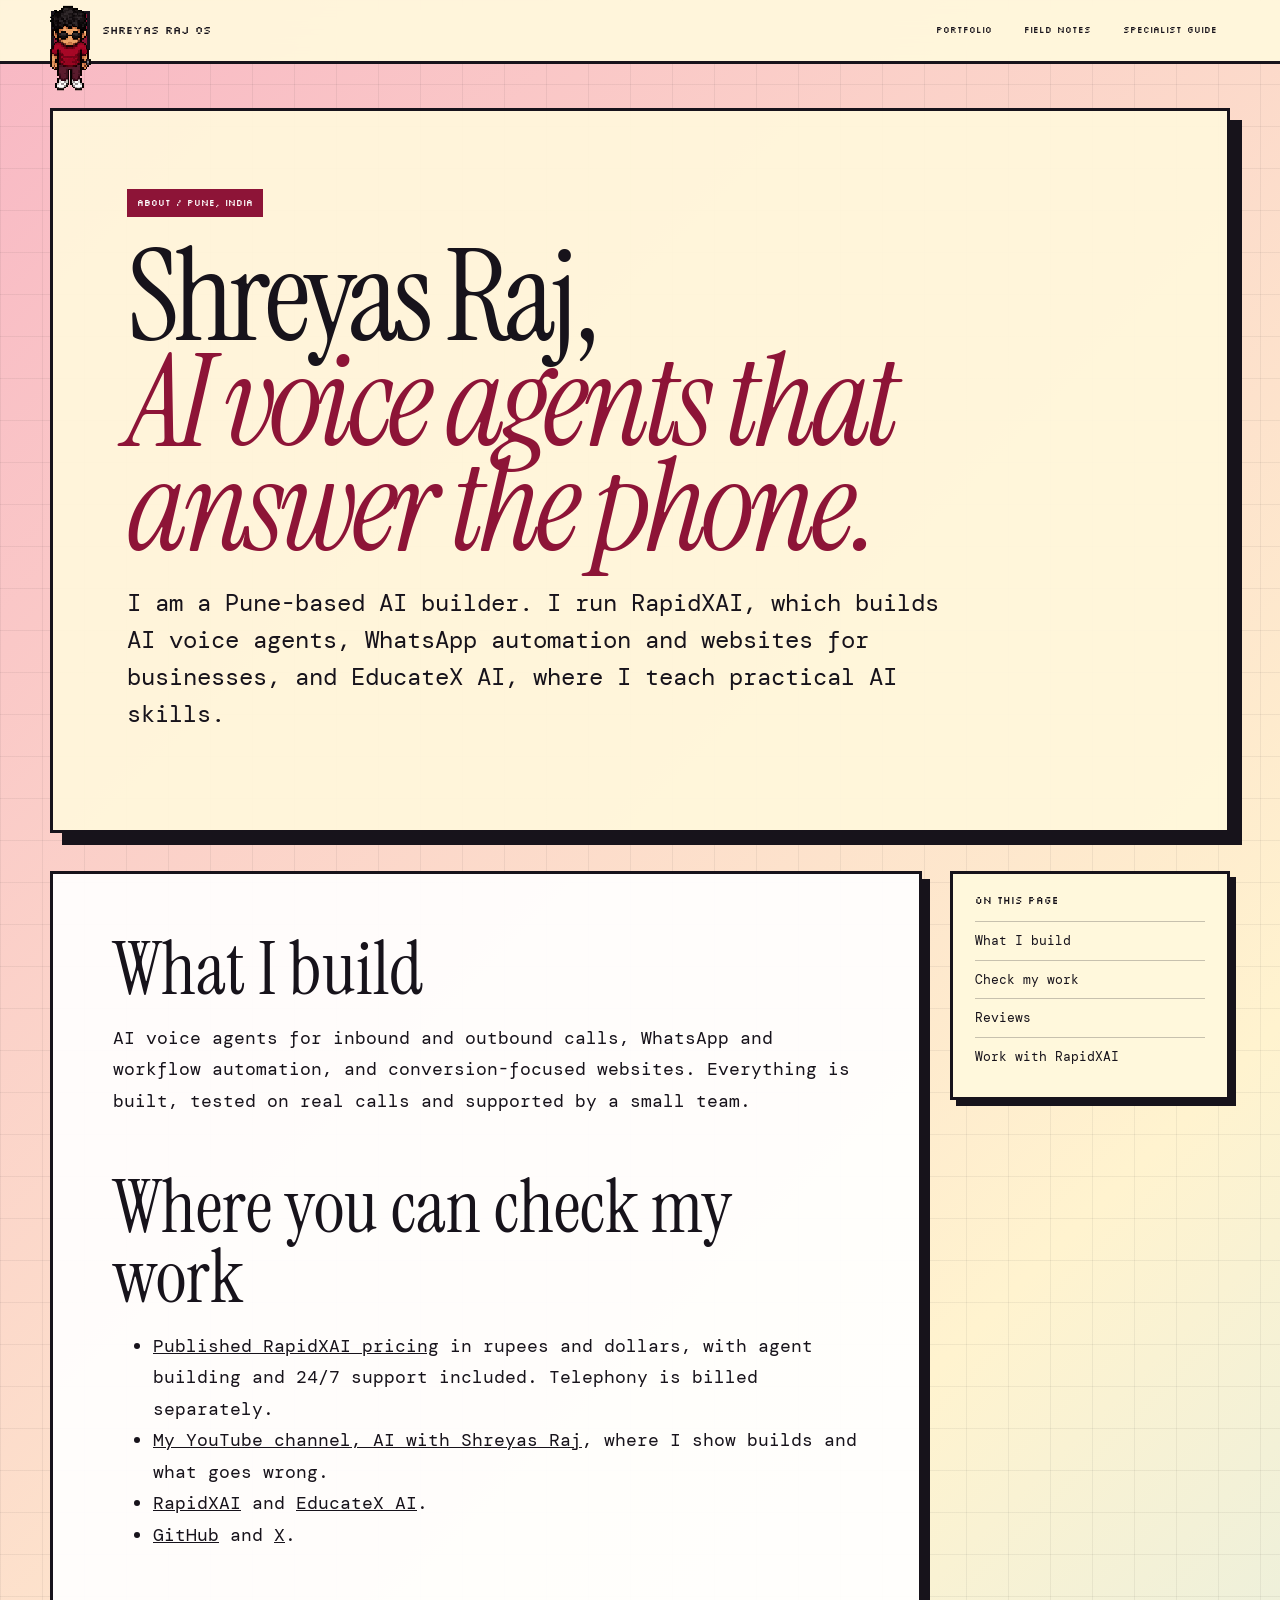
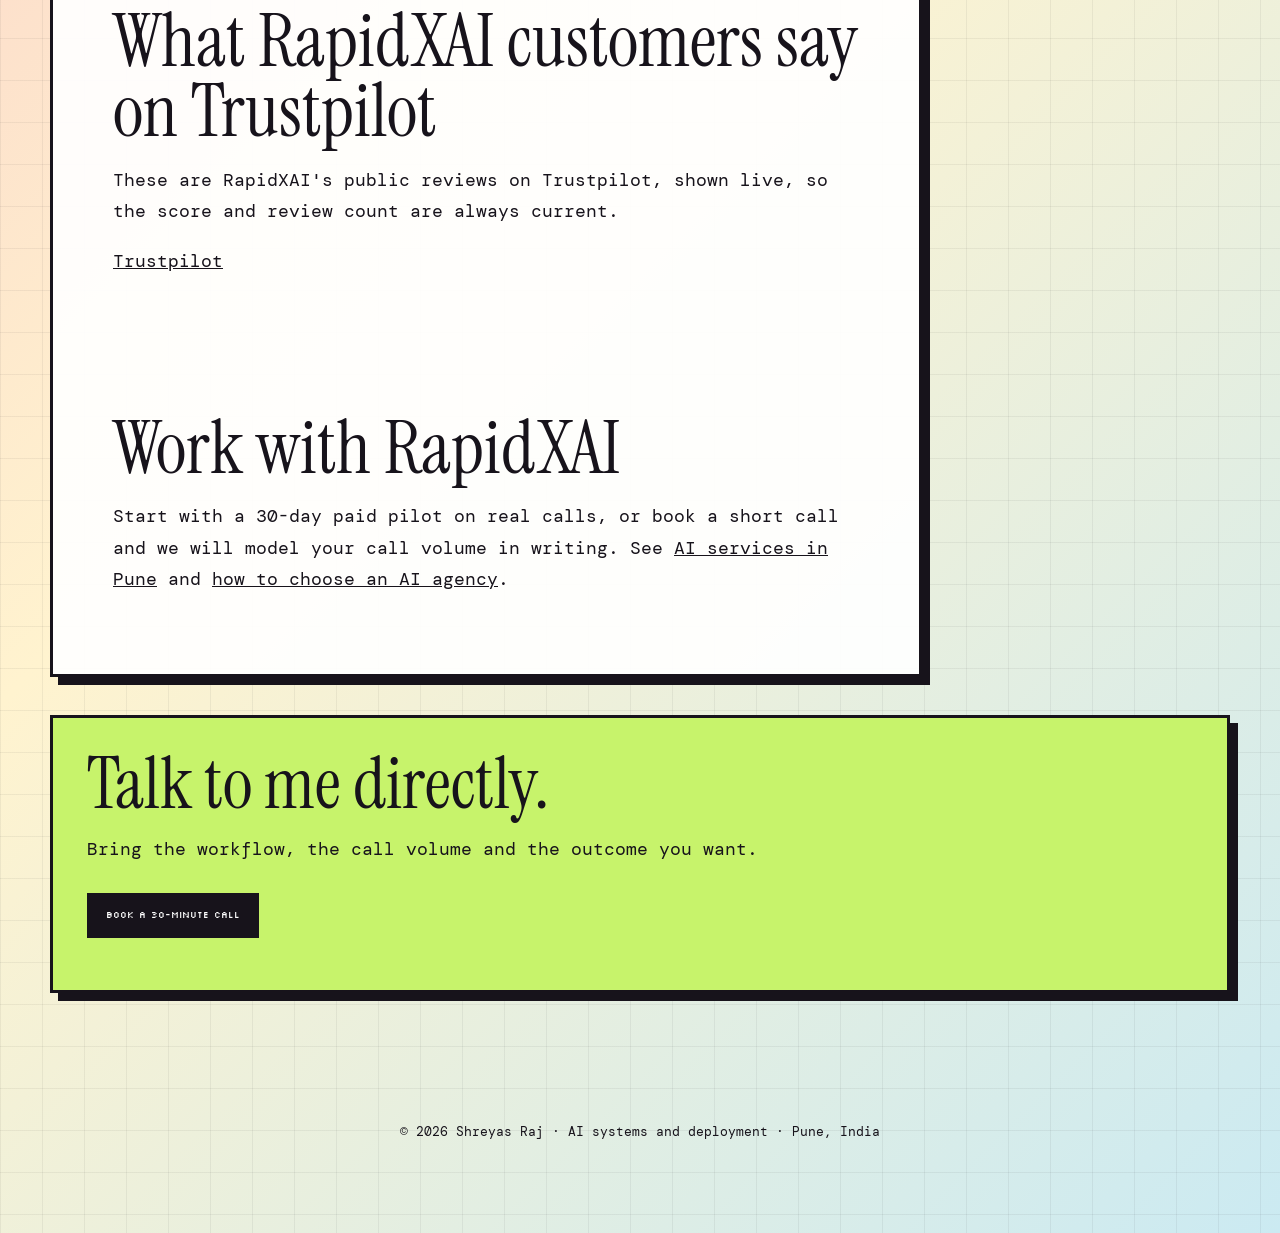
==== about/index.html @ cded267d "Vercel config, SEO tags, About page with Trustpilot widget Co-Authored-By: Claude Sonnet 5.5 <norepl" ====
<!doctype html>
<html lang="en">
<head>
  <meta charset="utf-8" />
  <meta name="viewport" content="width=device-width,initial-scale=1" />
  <title>About Shreyas Raj | AI Voice Agents and Automation, Pune</title>
  <meta name="description" content="Shreyas Raj is a Pune-based AI builder, founder of RapidXAI and EducateX AI. What he builds, where to check his work, and how to work with RapidXAI." />
  <meta name="author" content="Shreyas Raj" />
  <meta name="robots" content="index,follow,max-image-preview:large" />
  <link rel="canonical" href="https://shreyasraj.com/about/" />
  <link rel="icon" href="../favicon.svg" type="image/svg+xml" />
  <link rel="preconnect" href="https://fonts.googleapis.com" /><link rel="preconnect" href="https://fonts.gstatic.com" crossorigin />
  <link href="https://fonts.googleapis.com/css2?family=DM+Mono:wght@400;500&amp;family=Instrument+Serif:ital@0;1&amp;family=Silkscreen:wght@400;700&amp;display=swap" rel="stylesheet" />
  <link rel="stylesheet" href="../blog/blog.css" />
  <script type="application/ld+json">
  {"@context":"https://schema.org","@type":"ProfilePage","url":"https://shreyasraj.com/about/","mainEntity":{"@id":"https://shreyasraj.com/#person"},"dateModified":"2026-10-23"}
  </script>
</head>
<body>
  <header class="sitebar"><a href="../"><b><img src="../assets/raj-front.png" alt="" /></b> SHREYAS RAJ OS</a><nav><a href="../">PORTFOLIO</a><a href="./">FIELD NOTES</a><a href="./ai-specialist-pune.html">SPECIALIST GUIDE</a></nav></header>
  <main>
    <section class="hero">
      <span class="kicker">ABOUT / PUNE, INDIA</span>
      <h1>Shreyas Raj,<br> <em>AI voice agents that answer the phone.</em></h1>
      <p>I am a Pune-based AI builder. I run RapidXAI, which builds AI voice agents, WhatsApp automation and websites for businesses, and EducateX AI, where I teach practical AI skills.</p>
    </section>
    <div class="article-layout">
      <article>
        <h2 id="what">What I build</h2>
        <p>AI voice agents for inbound and outbound calls, WhatsApp and workflow automation, and conversion-focused websites. Everything is built, tested on real calls and supported by a small team.</p>

        <h2 id="proof">Where you can check my work</h2>
        <ul>
          <li><a href="https://rapidxai.com/pricing/">Published RapidXAI pricing</a> in rupees and dollars, with agent building and 24/7 support included. Telephony is billed separately.</li>
          <li><a href="https://www.youtube.com/@AIwithShreyasRaj">My YouTube channel, AI with Shreyas Raj</a>, where I show builds and what goes wrong.</li>
          <li><a href="https://rapidxai.com/">RapidXAI</a> and <a href="https://educatexai.com/">EducateX AI</a>.</li>
          <li><a href="https://github.com/TopR9595">GitHub</a> and <a href="https://x.com/TopR9595">X</a>.</li>
        </ul>

        <h2 id="reviews">What RapidXAI customers say on Trustpilot</h2>
        <p>These are RapidXAI's public reviews on Trustpilot, shown live, so the score and review count are always current.</p>
        <div style="height:112px;max-width:280px;margin:12px 0 16px">
          <div class="trustpilot-widget" data-locale="en-US" data-template-id="5613c9cde69ddc09340c6beb" data-businessunit-id="676ff9c1775a7e4dc3a68dc7" data-style-height="100%" data-style-width="100%">
            <a href="https://www.trustpilot.com/review/rapidxai.com" target="_blank" rel="noopener noreferrer">Trustpilot</a>
          </div>
        </div>

        <h2 id="work">Work with RapidXAI</h2>
        <p>Start with a 30-day paid pilot on real calls, or book a short call and we will model your call volume in writing. See <a href="https://rapidxai.com/ai-agency-pune/">AI services in Pune</a> and <a href="../blog/ai-agency-pune.html">how to choose an AI agency</a>.</p>
      </article>
      <aside class="toc"><strong>ON THIS PAGE</strong><a href="#what">What I build</a><a href="#proof">Check my work</a><a href="#reviews">Reviews</a><a href="#work">Work with RapidXAI</a></aside>
    </div>
    <section class="cta"><h2>Talk to me directly.</h2><p>Bring the workflow, the call volume and the outcome you want.</p><p><a class="btn" href="https://calendly.com/shreyasrajsony11/30min">Book a 30-minute call</a></p></section>
  </main>
  <footer>© 2026 Shreyas Raj · AI systems and deployment · Pune, India</footer>
  <script type="text/javascript" src="https://widget.trustpilot.com/bootstrap/v5/tp.widget.bootstrap.min.js" async></script>
</body>
</html>
---- blog/blog.css ----
:root {
  --ink: #17131b;
  --paper: #fff8dc;
  --wine: #8d1437;
  --pink: #f3b1be;
  --blue: #b9dfe8;
  --lime: #c7f36b;
  --serif: "Instrument Serif", Georgia, serif;
  --mono: "DM Mono", ui-monospace, monospace;
  --pixel: "Silkscreen", monospace;
}
* { box-sizing: border-box; }
html { scroll-behavior: smooth; }
body {
  margin: 0;
  color: var(--ink);
  background:
    linear-gradient(rgba(23,19,27,.06) 1px,transparent 1px),
    linear-gradient(90deg,rgba(23,19,27,.06) 1px,transparent 1px),
    linear-gradient(135deg,#f8b7c4,#fff3cf 56%,#cbeaf2);
  background-size: 42px 42px,42px 42px,auto;
  font: 18px/1.7 var(--mono);
}
a { color: inherit; }
.sitebar {
  position: sticky;
  z-index: 10;
  top: 0;
  min-height: 64px;
  padding: 10px clamp(16px,4vw,54px);
  display: flex;
  align-items: center;
  gap: 22px;
  border-bottom: 3px solid var(--ink);
  background: rgba(255,248,220,.94);
  backdrop-filter: blur(12px);
}
.sitebar > a:first-child { display: flex; align-items: center; gap: 12px; text-decoration: none; font: 11px/1 var(--pixel); }
.sitebar b { width: 39px; height: 39px; display: grid; place-items: center; border: 3px solid var(--ink); background: var(--wine); color: white; }
.sitebar b img { width: 100%; height: 100%; object-fit: contain; object-position: center 18%; image-rendering: pixelated; transform: scale(1.24); }
.sitebar nav { margin-left: auto; display: flex; gap: 8px; }
.sitebar nav a { padding: 10px 12px; text-decoration: none; font: 9px/1.2 var(--pixel); }
.sitebar nav a:hover { background: var(--ink); color: var(--paper); }
main { width: min(1180px,calc(100% - 32px)); margin: 44px auto 90px; }
.hero {
  padding: clamp(28px,6vw,74px);
  border: 3px solid var(--ink);
  background: rgba(255,248,220,.93);
  box-shadow: 12px 12px 0 var(--ink);
}
.kicker { display: inline-block; padding: 8px 10px; background: var(--wine); color: white; font: 9px/1.3 var(--pixel); }
h1,h2,h3 { font-family: var(--serif); font-weight: 400; }
h1 { max-width: 980px; margin: 28px 0 20px; font-size: clamp(64px,10vw,136px); line-height: .82; letter-spacing: -.04em; }
h1 em,h2 em { color: var(--wine); }
.hero > p { max-width: 820px; font-size: clamp(18px,2vw,24px); line-height: 1.55; }
.byline { margin-top: 28px; padding-top: 18px; border-top: 2px solid var(--ink); font-size: 14px; }
.article-layout { min-width: 0; display: grid; grid-template-columns: minmax(0,1fr) 280px; gap: 28px; margin-top: 38px; }
article {
  min-width: 0;
  padding: clamp(24px,5vw,60px);
  border: 3px solid var(--ink);
  background: rgba(255,255,255,.93);
  box-shadow: 8px 8px 0 var(--ink);
}
article h2 { margin: 55px 0 14px; font-size: clamp(42px,6vw,74px); line-height: .95; }
article h2:first-child { margin-top: 0; }
article h3 { margin: 34px 0 10px; font-size: 34px; line-height: 1; }
article p,article li { font-size: 18px; line-height: 1.75; }
article strong { color: var(--wine); }
.answer { padding: 20px; border-left: 7px solid var(--lime); background: #f6f1dc; font-size: 20px; }
.evidence-table { width: 100%; margin: 22px 0; border-collapse: collapse; }
.evidence-table th,.evidence-table td { padding: 14px; border: 2px solid var(--ink); text-align: left; vertical-align: top; }
.evidence-table th { background: var(--ink); color: white; font: 9px/1.3 var(--pixel); }
.evidence-table td { font-size: 15px; }
.case-note { margin: 28px 0; padding: 22px; border: 3px solid var(--ink); background: var(--blue); }
.case-note strong { display: block; color: var(--ink); font: 10px/1.3 var(--pixel); }
.case-note p { margin-bottom: 0; }
.toc { min-width: 0; align-self: start; position: sticky; top: 92px; padding: 22px; border: 3px solid var(--ink); background: var(--paper); box-shadow: 6px 6px 0 var(--ink); }
.toc strong { display: block; margin-bottom: 15px; font: 10px/1 var(--pixel); }
.toc a { display: block; padding: 10px 0; border-top: 1px solid rgba(23,19,27,.24); text-decoration: none; font-size: 13px; line-height: 1.35; }
.toc a:hover { color: var(--wine); }
.cta { margin-top: 38px; padding: 34px; border: 3px solid var(--ink); background: var(--lime); box-shadow: 8px 8px 0 var(--ink); }
.cta h2 { margin: 0 0 12px; font-size: clamp(44px,6vw,72px); line-height: .9; }
.cta a { display: inline-block; margin: 10px 8px 0 0; padding: 14px 16px; border: 3px solid var(--ink); background: var(--ink); color: white; text-decoration: none; font: 9px/1.2 var(--pixel); }
.index-grid { display: grid; grid-template-columns: repeat(3,1fr); gap: 22px; margin-top: 32px; }
.index-card { min-height: 390px; padding: 28px; display: flex; flex-direction: column; border: 3px solid var(--ink); background: white; box-shadow: 8px 8px 0 var(--ink); }
.index-card:nth-child(2) { background: var(--blue); }
.index-card:nth-child(3) { background: #dff6b3; }
.index-card small { font: 9px/1.3 var(--pixel); }
.index-card h2 { margin: 34px 0 16px; font-size: 50px; line-height: .92; }
.index-card p { font-size: 16px; }
.index-card a { margin-top: auto; padding: 14px; border: 3px solid var(--ink); background: var(--ink); color: white; text-decoration: none; font: 9px/1.2 var(--pixel); }
footer { padding: 38px 16px 90px; text-align: center; font-size: 13px; }
@media (max-width: 850px) {
  body { font-size: 17px; }
  .sitebar { min-height: 72px; }
  .sitebar nav a { min-height: 44px; display: grid; place-items: center; }
  .article-layout { grid-template-columns: 1fr; }
  .toc { position: static; order: -1; }
  .index-grid { grid-template-columns: 1fr; }
}
@media (max-width: 560px) {
  .sitebar { align-items: flex-start; flex-direction: column; gap: 8px; }
  .sitebar nav { width: 100%; margin-left: 0; overflow-x: auto; }
  .sitebar nav a { min-width: max-content; }
  main { width: min(100% - 20px,1180px); margin-top: 20px; }
  .hero { padding: 25px 20px; box-shadow: 7px 7px 0 var(--ink); }
  h1 { font-size: clamp(58px,20vw,88px); }
  .hero > p { font-size: 19px; }
  article { padding: 26px 20px; }
  article p,article li { font-size: 17px; line-height: 1.72; }
  article h2 { font-size: 46px; }
  .evidence-table { display: block; width: 100%; max-width: 100%; overflow-x: auto; }
  .cta { padding: 25px 20px; }
}
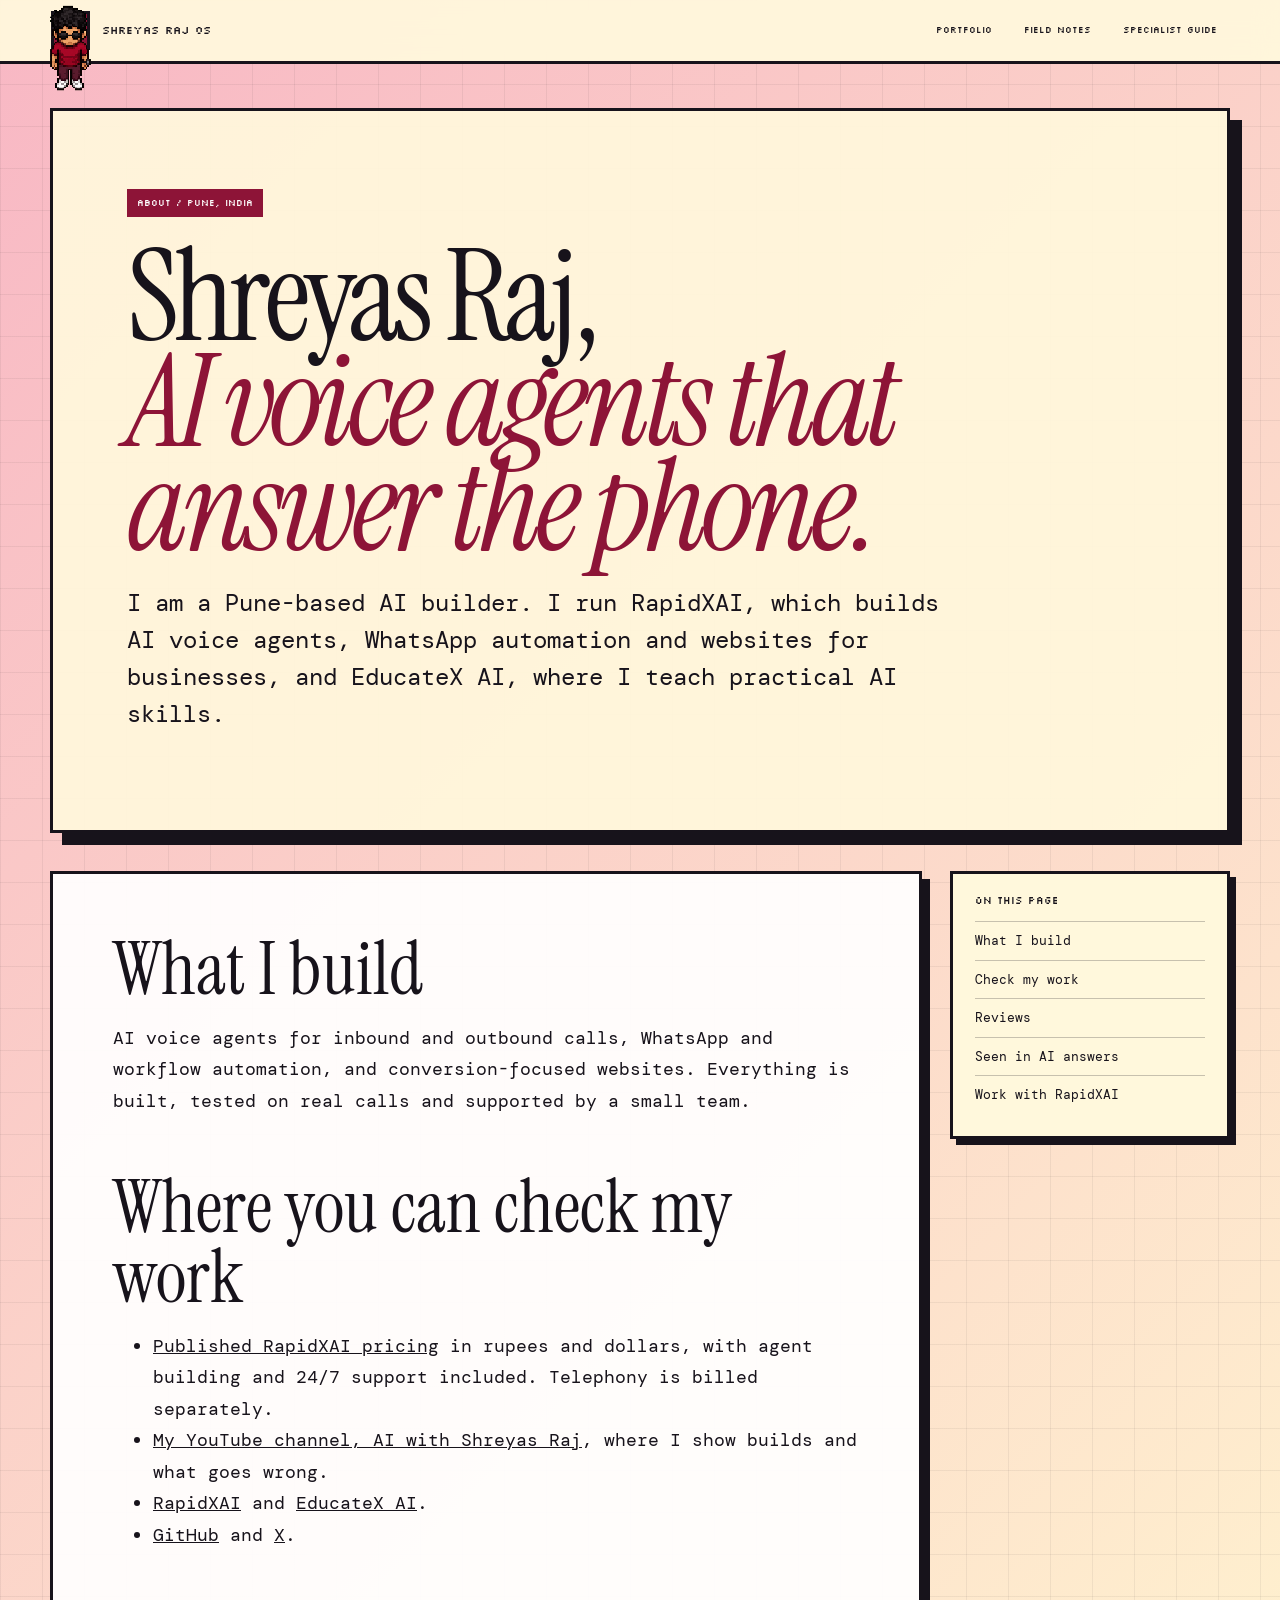
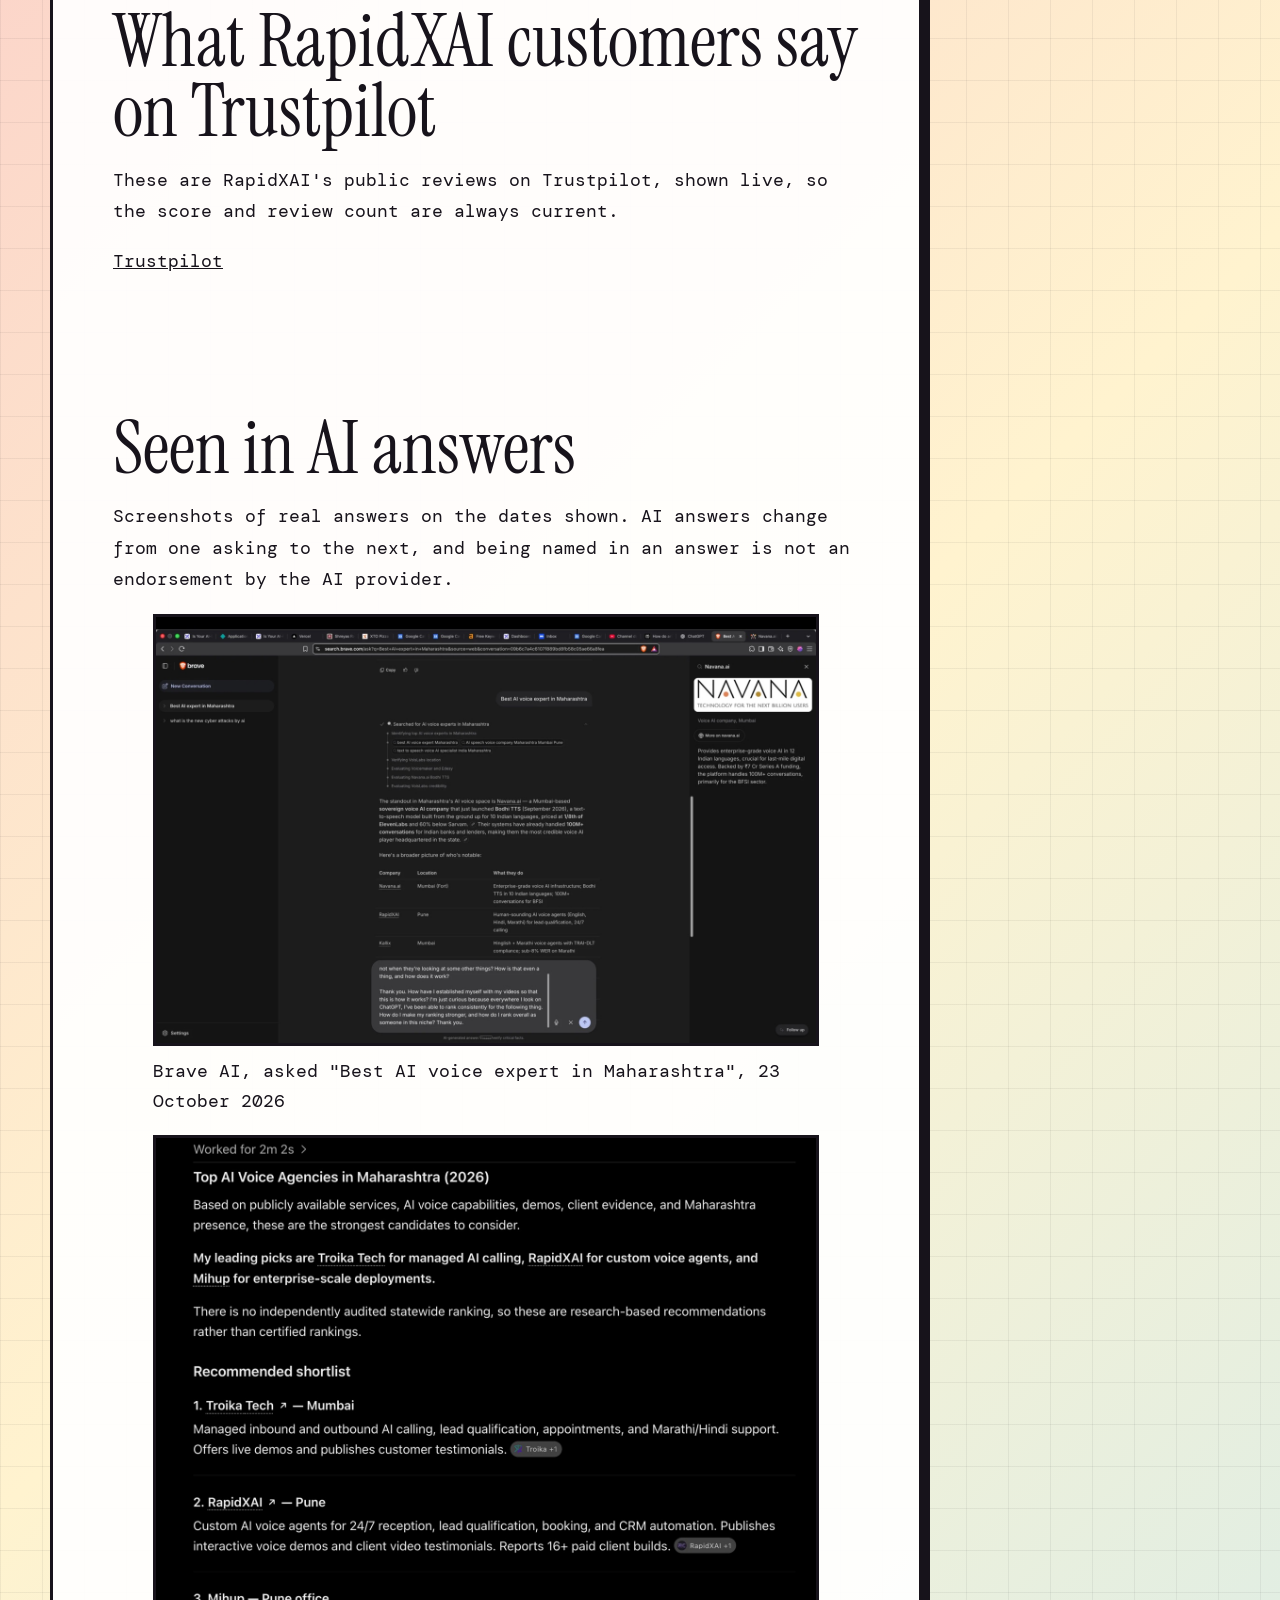
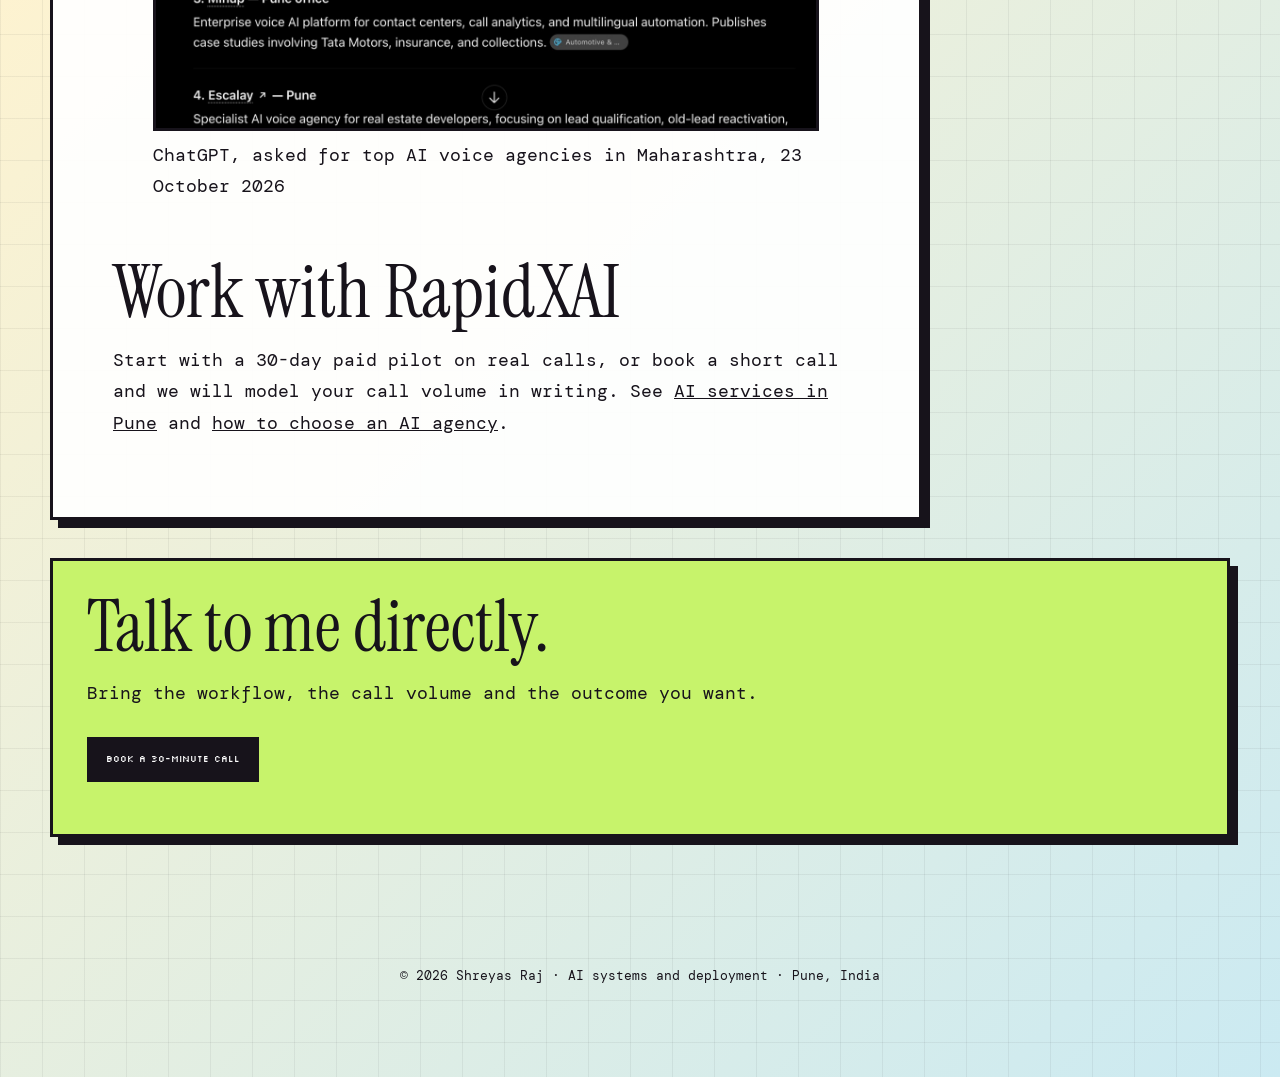
==== commit e7628d0e: "Home pill, AI answers on About page Co-Authored-By: Claude Sonnet 5.5 <noreply@anthropic.com>" ====
--- a/about/index.html
+++ b/about/index.html
@@ -45,10 +45,15 @@
           </div>
         </div>
 
+        <h2 id="ai-answers">Seen in AI answers</h2>
+        <p>Screenshots of real answers on the dates shown. AI answers change from one asking to the next, and being named in an answer is not an endorsement by the AI provider.</p>
+        <figure><img src="../assets/ai-answers/brave-ai-voice-expert-maharashtra-2026-10-23.jpg" alt="Brave AI answer to Best AI voice expert in Maharashtra, listing RapidXAI in Pune" style="max-width:100%;border:3px solid #17131b" loading="lazy" /><figcaption>Brave AI, asked "Best AI voice expert in Maharashtra", 23 October 2026</figcaption></figure>
+        <figure><img src="../assets/ai-answers/chatgpt-maharashtra-voice-agencies-2026-10-23.jpg" alt="ChatGPT answer titled Top AI Voice Agencies in Maharashtra 2026, listing RapidXAI in Pune" style="max-width:100%;border:3px solid #17131b" loading="lazy" /><figcaption>ChatGPT, asked for top AI voice agencies in Maharashtra, 23 October 2026</figcaption></figure>
+
         <h2 id="work">Work with RapidXAI</h2>
         <p>Start with a 30-day paid pilot on real calls, or book a short call and we will model your call volume in writing. See <a href="https://rapidxai.com/ai-agency-pune/">AI services in Pune</a> and <a href="../blog/ai-agency-pune.html">how to choose an AI agency</a>.</p>
       </article>
-      <aside class="toc"><strong>ON THIS PAGE</strong><a href="#what">What I build</a><a href="#proof">Check my work</a><a href="#reviews">Reviews</a><a href="#work">Work with RapidXAI</a></aside>
+      <aside class="toc"><strong>ON THIS PAGE</strong><a href="#what">What I build</a><a href="#proof">Check my work</a><a href="#reviews">Reviews</a><a href="#ai-answers">Seen in AI answers</a><a href="#work">Work with RapidXAI</a></aside>
     </div>
     <section class="cta"><h2>Talk to me directly.</h2><p>Bring the workflow, the call volume and the outcome you want.</p><p><a class="btn" href="https://calendly.com/shreyasrajsony11/30min">Book a 30-minute call</a></p></section>
   </main>
